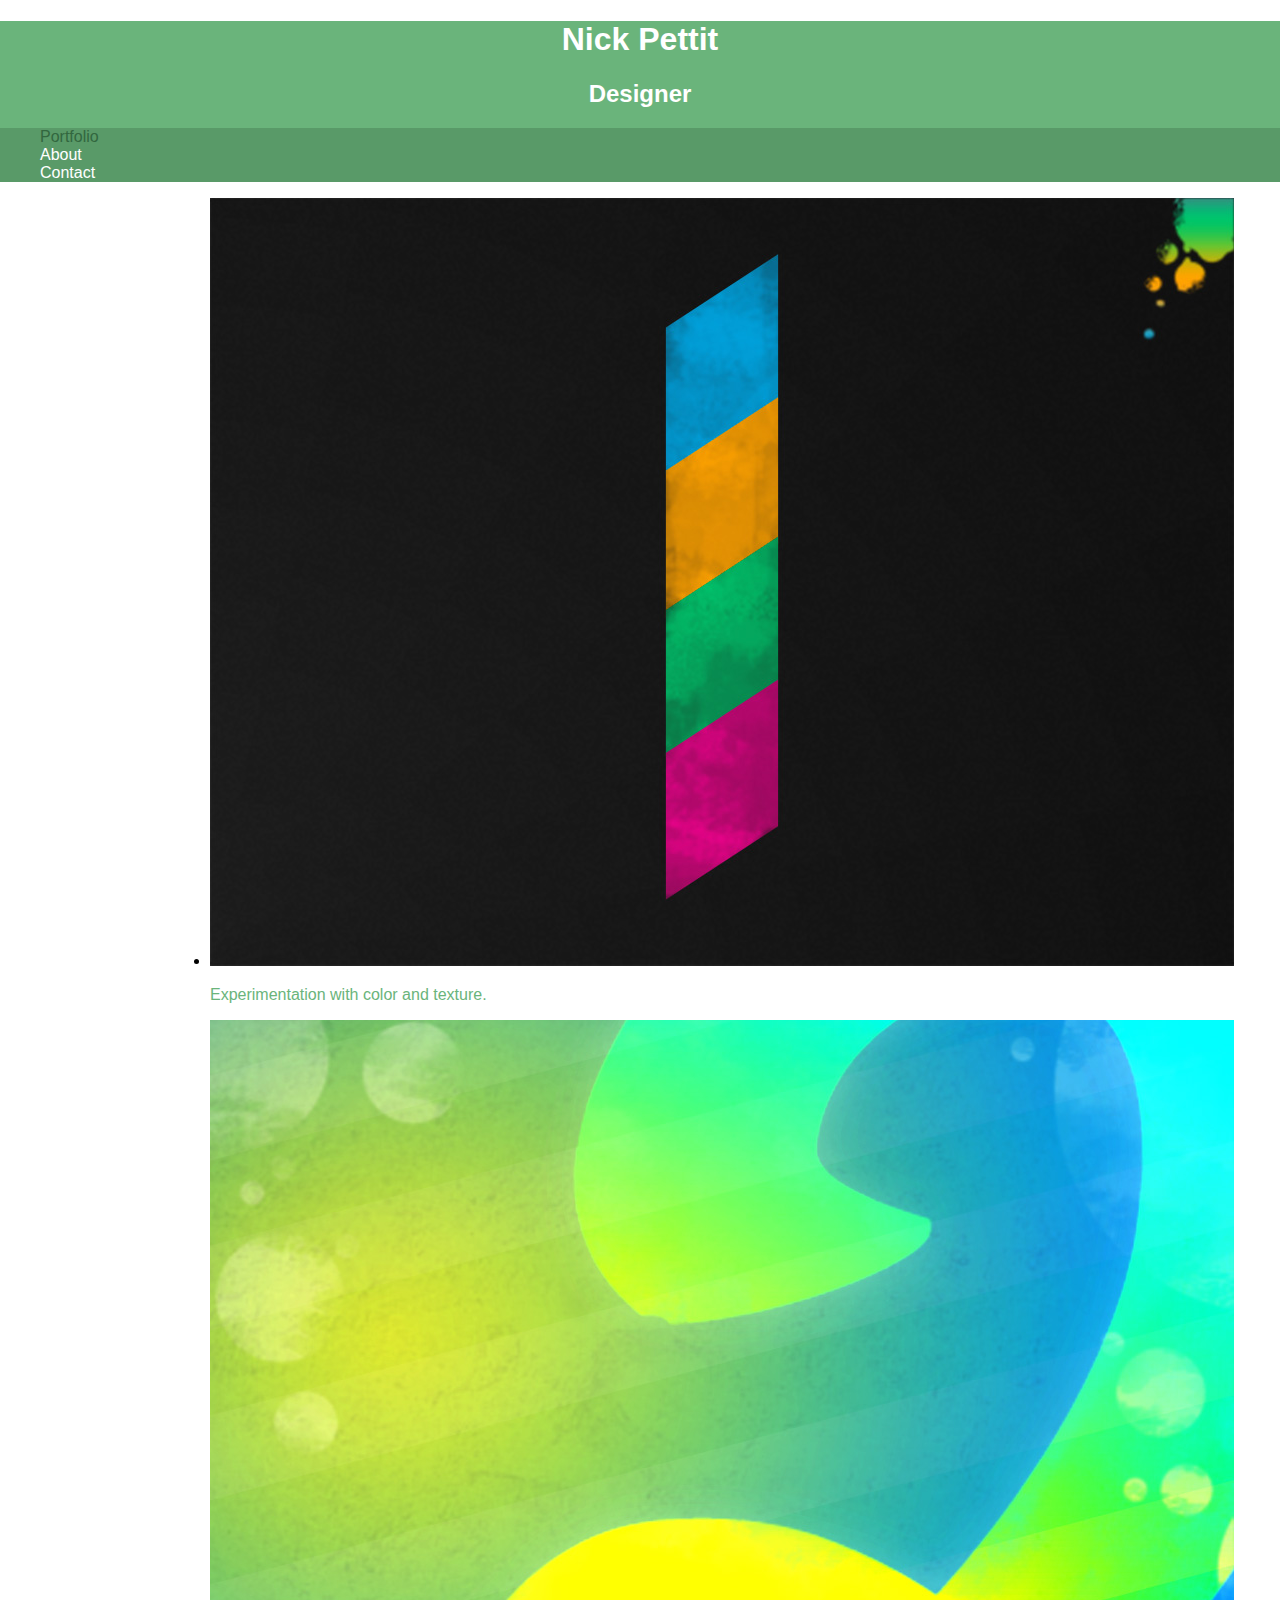
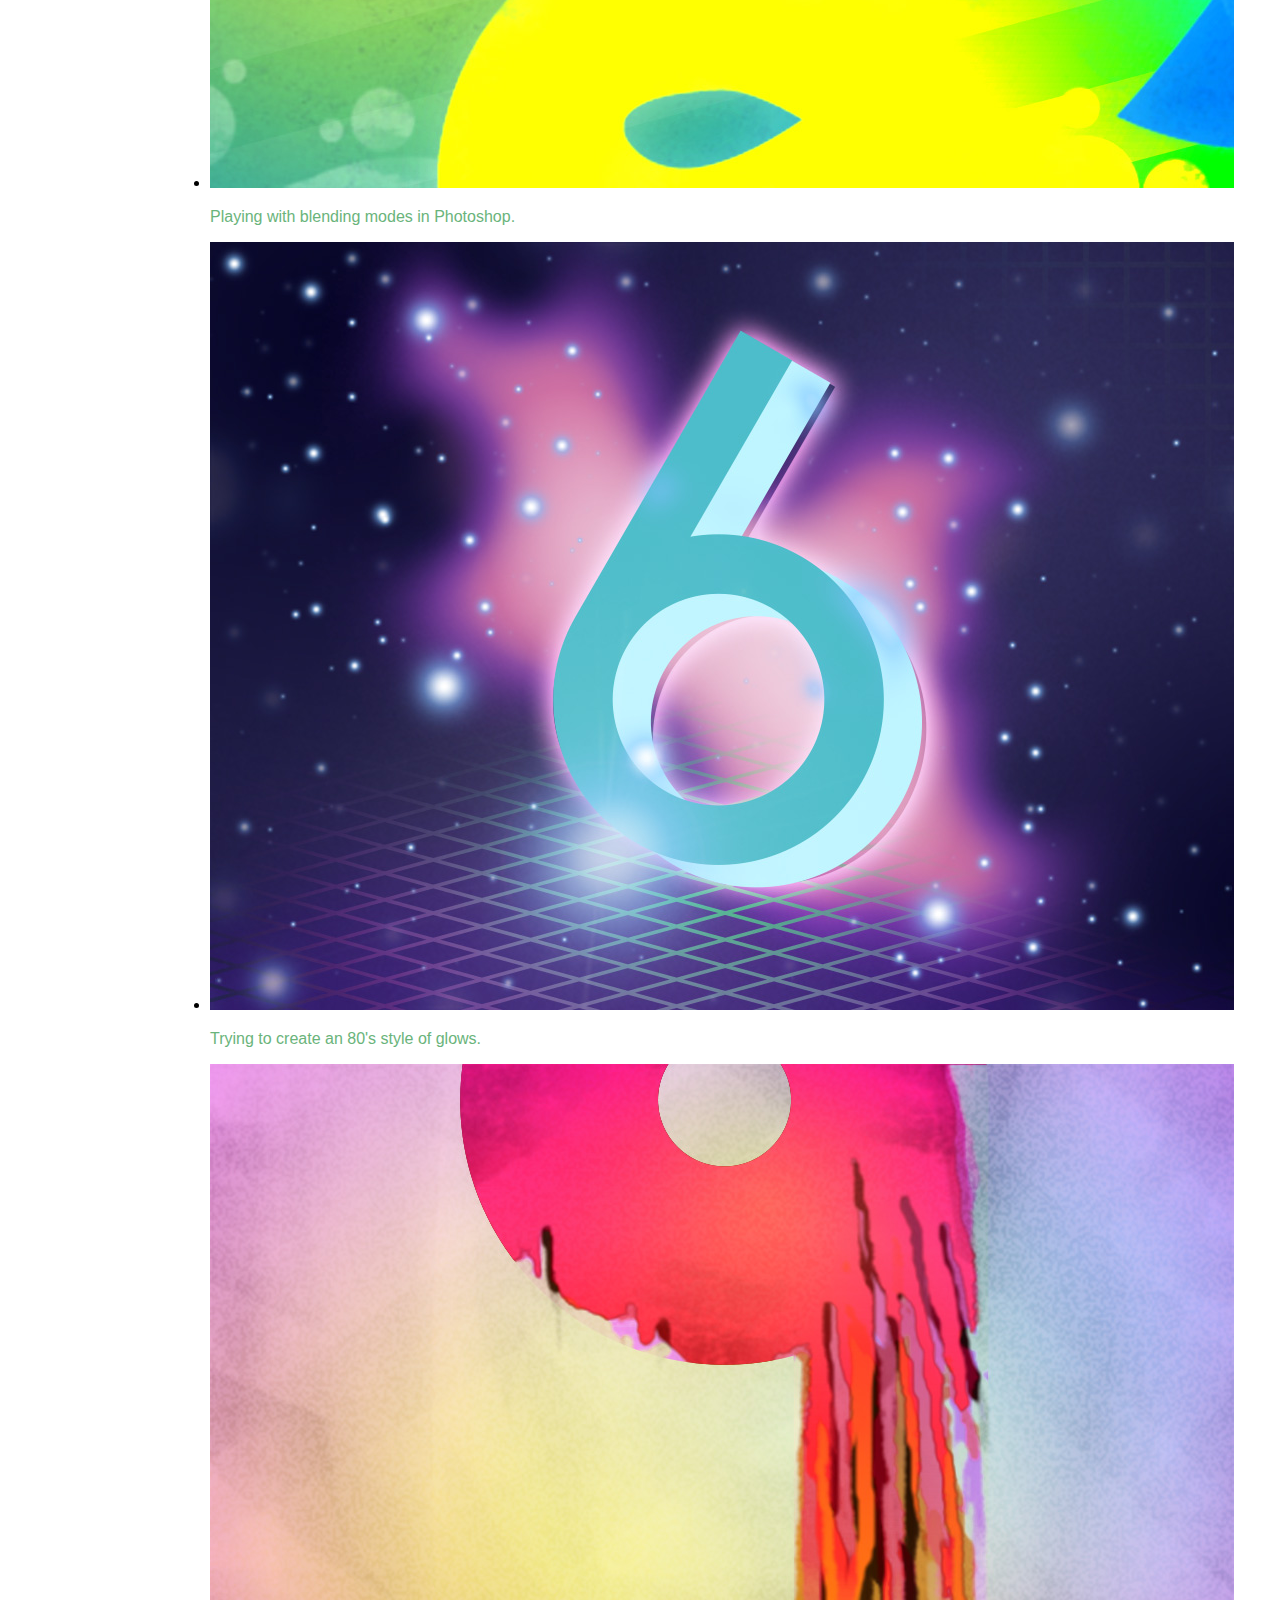
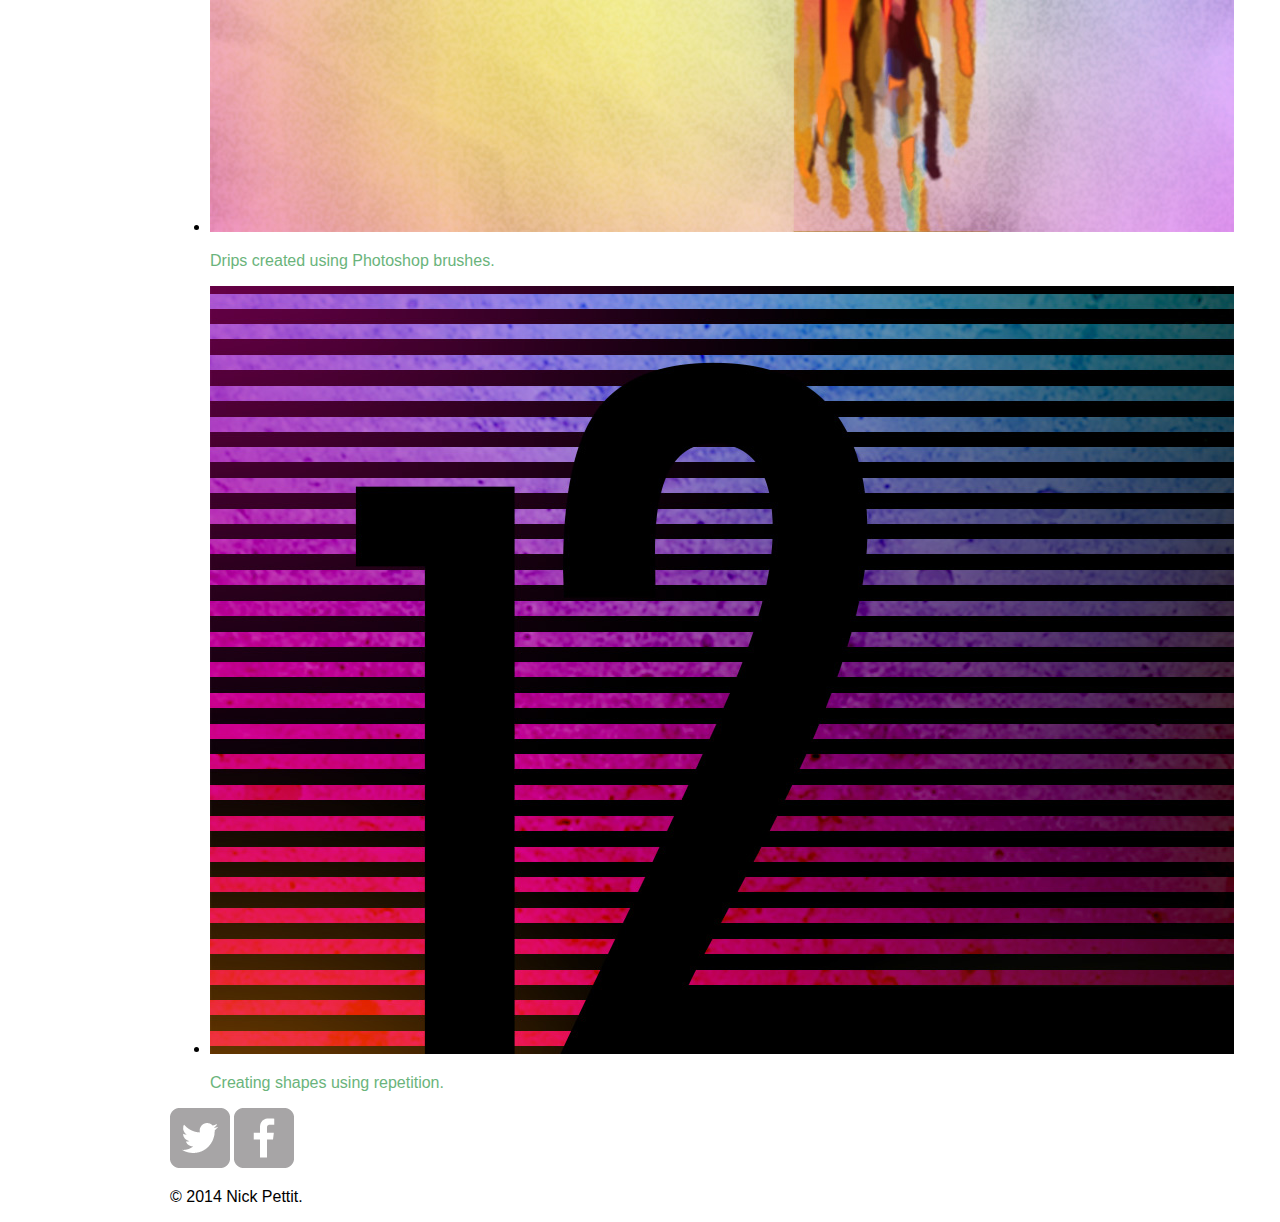
==== index.html @ 79751fdd "init commit" ====
<!DOCTYPE html>
<html>
	<head>
		<meta charset="utf-8">  
		<title>Mohamad Mishlawi | Programer</title>
		<link rel="stylesheet" href="css/normalize.css">
		<link rel="stylesheet" href="css/main.css">
	</head>
	<body>
		<header>
			<a href="index.html" id="logo">
			  <h1>Nick Pettit</h1>
			  <h2>Designer</h2>
			</a>
			<nav>
			  <ul>
				<li><a href="index.html" class="selected">Portfolio</a></li>
				<li><a href="about.html">About</a></li>
				<li><a href="contact.html">Contact</a></li>
			  </ul>
			</nav>
		  </header>
			<div id="wrapper">
				<section>
					<ul>
					<li>
						<a href="img/numbers-01.jpg">
						<img src="img/numbers-01.jpg" alt="">
						<p>Experimentation with color and texture.</p>
						</a>
					</li>
					<li>
						<a href="img/numbers-02.jpg">
						<img src="img/numbers-02.jpg" alt="">
						<p>Playing with blending modes in Photoshop.</p>
						</a>
					</li>
					<li>
						<a href="img/numbers-06.jpg">
						<img src="img/numbers-06.jpg" alt="">
						<p>Trying to create an 80's style of glows.</p>
						</a>
					</li>
					<li>
						<a href="img/numbers-09.jpg">
						<img src="img/numbers-09.jpg" alt="">
						<p>Drips created using Photoshop brushes.</p>
						</a>
					</li>
					<li>
						<a href="img/numbers-12.jpg">
						<img src="img/numbers-12.jpg" alt="">
						<p>Creating shapes using repetition.</p>
						</a>
					</li>
					</ul>
				</section>
				<footer>
					<a href="https://twitter.com/mishlawi_m"><img src="img/twitter-wrap.png" alt="Twitter Logo"></a> 
					<a href="https://www.facebook.com/محمد مشلاوي"><img src="img/facebook-wrap.png" alt="Facebook Logo"></a> 

					<p>&copy; 2014 Nick Pettit.</p>
				</footer>
			</div> 
	</body>

</html>
---- css/main.css ----
a  {
    text-decoration: none;
}
#wrapper {
    max-width: 940px;
    margin: 0 auto;
    padding: 0 5%;
}
#logo {
    text-align: center;
    max-resolution: 0;
}
a {
    color: #6ab47b;
}
header {
    background-color: #6ab47b;
    border-color: #599a68;
}
h1, h2 {
    color: #fff;
}
nav {
    background-color: #599a68;
}
nav a, nav a:visited   {
    color: #fff;
}
nav a.selected {
    color: #32673f;
}
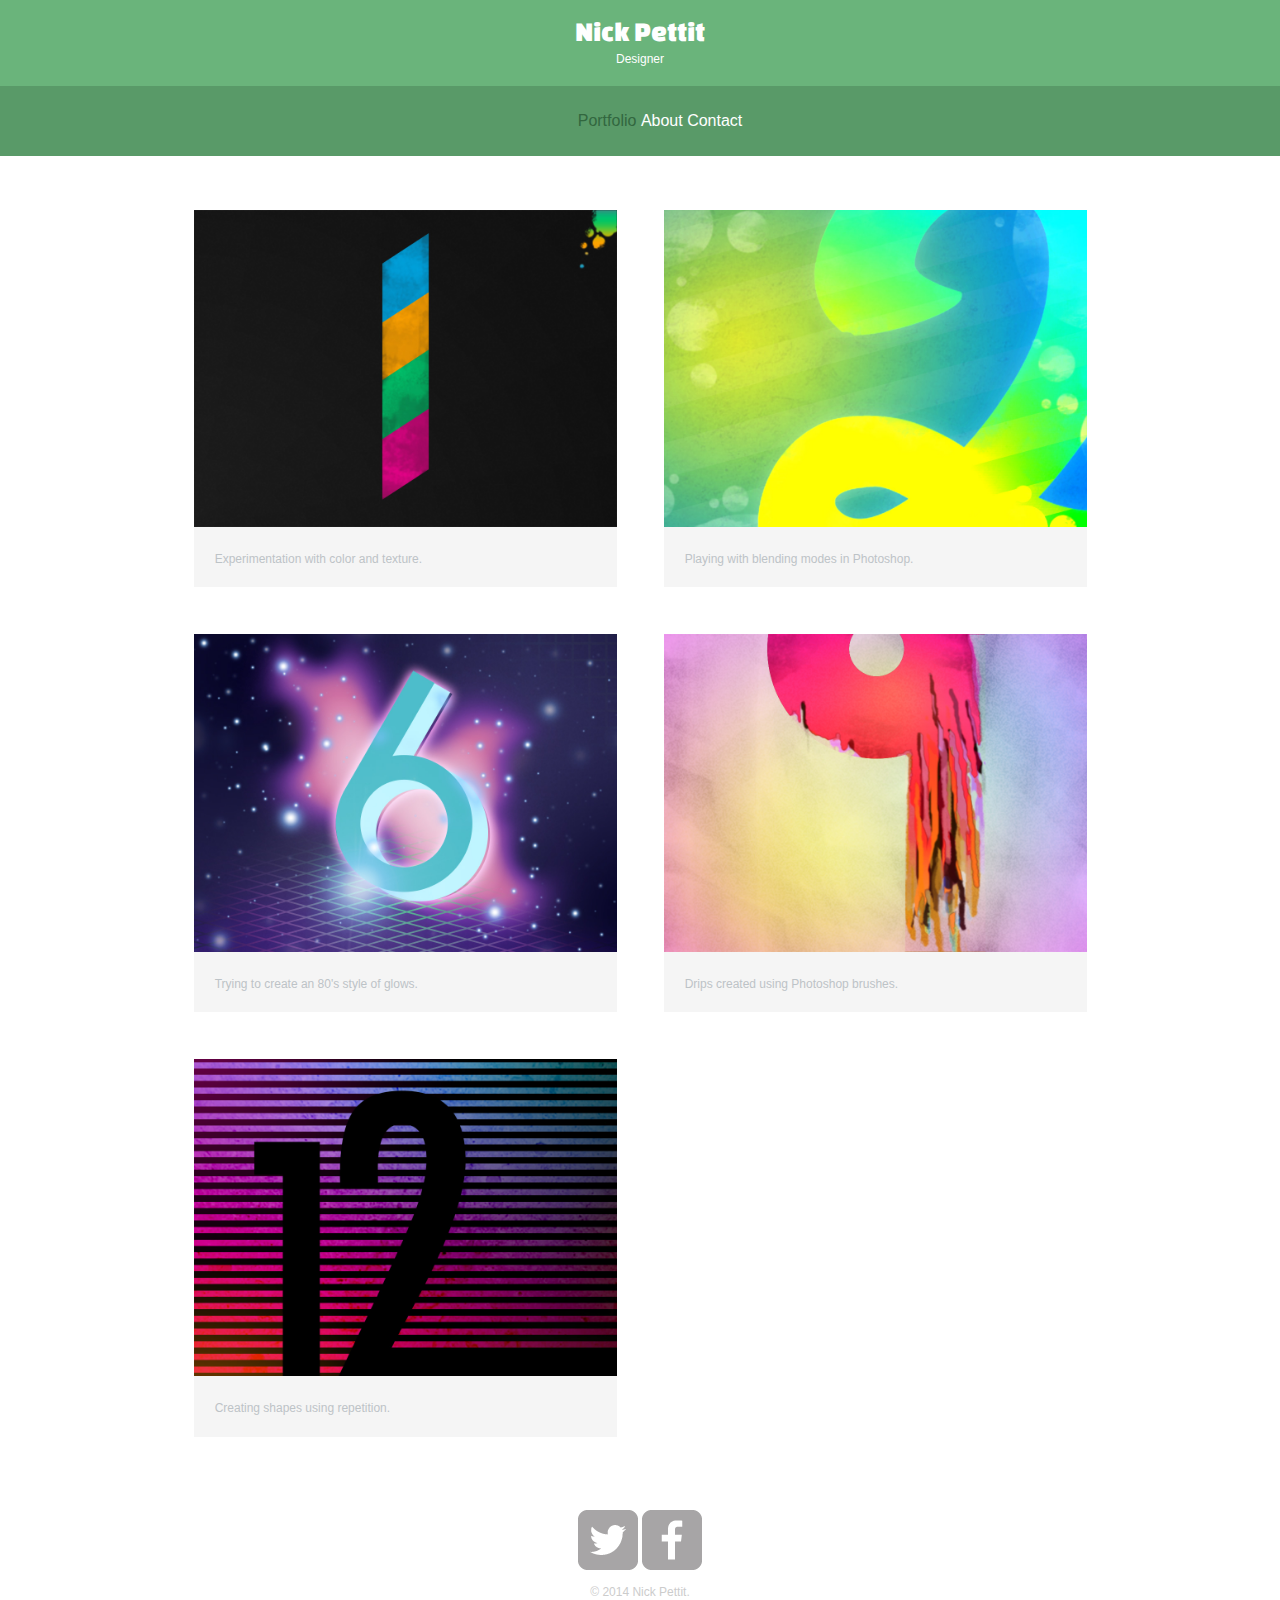
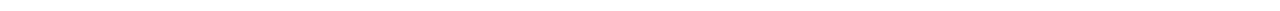
==== commit 70b10de6: "Styling Web Pages and Navigation" ====
--- a/index.html
+++ b/index.html
@@ -22,7 +22,7 @@
 		  </header>
 			<div id="wrapper">
 				<section>
-					<ul>
+					<ul id="gallery">
 					<li>
 						<a href="img/numbers-01.jpg">
 						<img src="img/numbers-01.jpg" alt="">
--- a/css/main.css
+++ b/css/main.css
@@ -1,31 +1,164 @@
-a  {
-    text-decoration: none;
+
+/***********
+font
+************/
+
+@import url('https://fonts.googleapis.com/css2?family=Changa+One&display=swap');
+
+/***********
+GENERAL
+************/
+
+body {
+    font-family: 'Open Sens', sans-serif;
 }
+
 #wrapper {
     max-width: 940px;
     margin: 0 auto;
     padding: 0 5%;
 }
+
+a  {
+    text-decoration: none;
+}
+
+img {
+    max-width: 100%;
+}
+
+/***********
+HEADER
+************/
+
+header {
+    float: left;
+    margin: 0 0 30px 0;
+    padding: 5px 0 0 0;
+    width: 100%;
+}
+
+
 #logo {
     text-align: center;
     max-resolution: 0;
 }
-a {
-    color: #6ab47b;
+
+h1 {
+    font-family: 'Changa One', sans-serif;
+    margin: 15px 0;
+    font-size: 1.75em;
+    font-weight: normal;
+    line-height: 0.8em;
 }
+
+h2{
+    font-size: 0.75em;
+    margin: -5px 0 0;
+    font-weight: normal;
+}
+
+
+
+/***********
+NAVIGATION
+************/
+
+nav {
+    text-align: center;
+    padding: 10px 0;
+    margin: 20px 0 0;
+}
+
+nav lu {
+    list-style: none;
+    margin: 0 10px;
+    padding: 0;
+}
+
+nav li {
+    display: inline-block;
+}
+
+
+/***********
+FOOTER
+************/
+
+footer {
+    font-size: 0.75em;
+    text-align: center;
+    clear: both;
+    padding-top: 50px;
+    color: #ccc;
+}
+
+
+/***********
+PAGE: PORTFOLIO
+************/
+
+#gallery {
+    margin: 0;
+    padding: 0;
+    list-style: none;
+}
+
+#gallery li {
+    float: left;
+    width: 45%;
+    margin: 2.5%;
+    background-color: #f5f5f5;
+    color: #bdc3c7;
+}
+
+#gallery li a p {
+    margin: 0;
+    padding: 5%;
+    font-size: 0.75em;
+    color: #bdc3c7;
+}
+
+
+/***********
+COLORS
+************/
+
+/* site body */
+body {
+    background-color: #fff;
+    color: #999;
+}
+
+/* green header */
 header {
     background-color: #6ab47b;
     border-color: #599a68;
 }
+
+/* nav backgroud on mobile */
+nav {
+    background-color: #599a68;
+}
+
+/* logo text */
 h1, h2 {
     color: #fff;
 }
-nav {
-    background-color: #599a68;
-}
+
+/* Links */
+a {
+    color: #6ab47b;
+}   
+
+/* nav link */
 nav a, nav a:visited   {
     color: #fff;
 }
-nav a.selected {
+
+/* selected nav link */
+nav a.selected, nav a:hover {
     color: #32673f;
-}+}
+
+
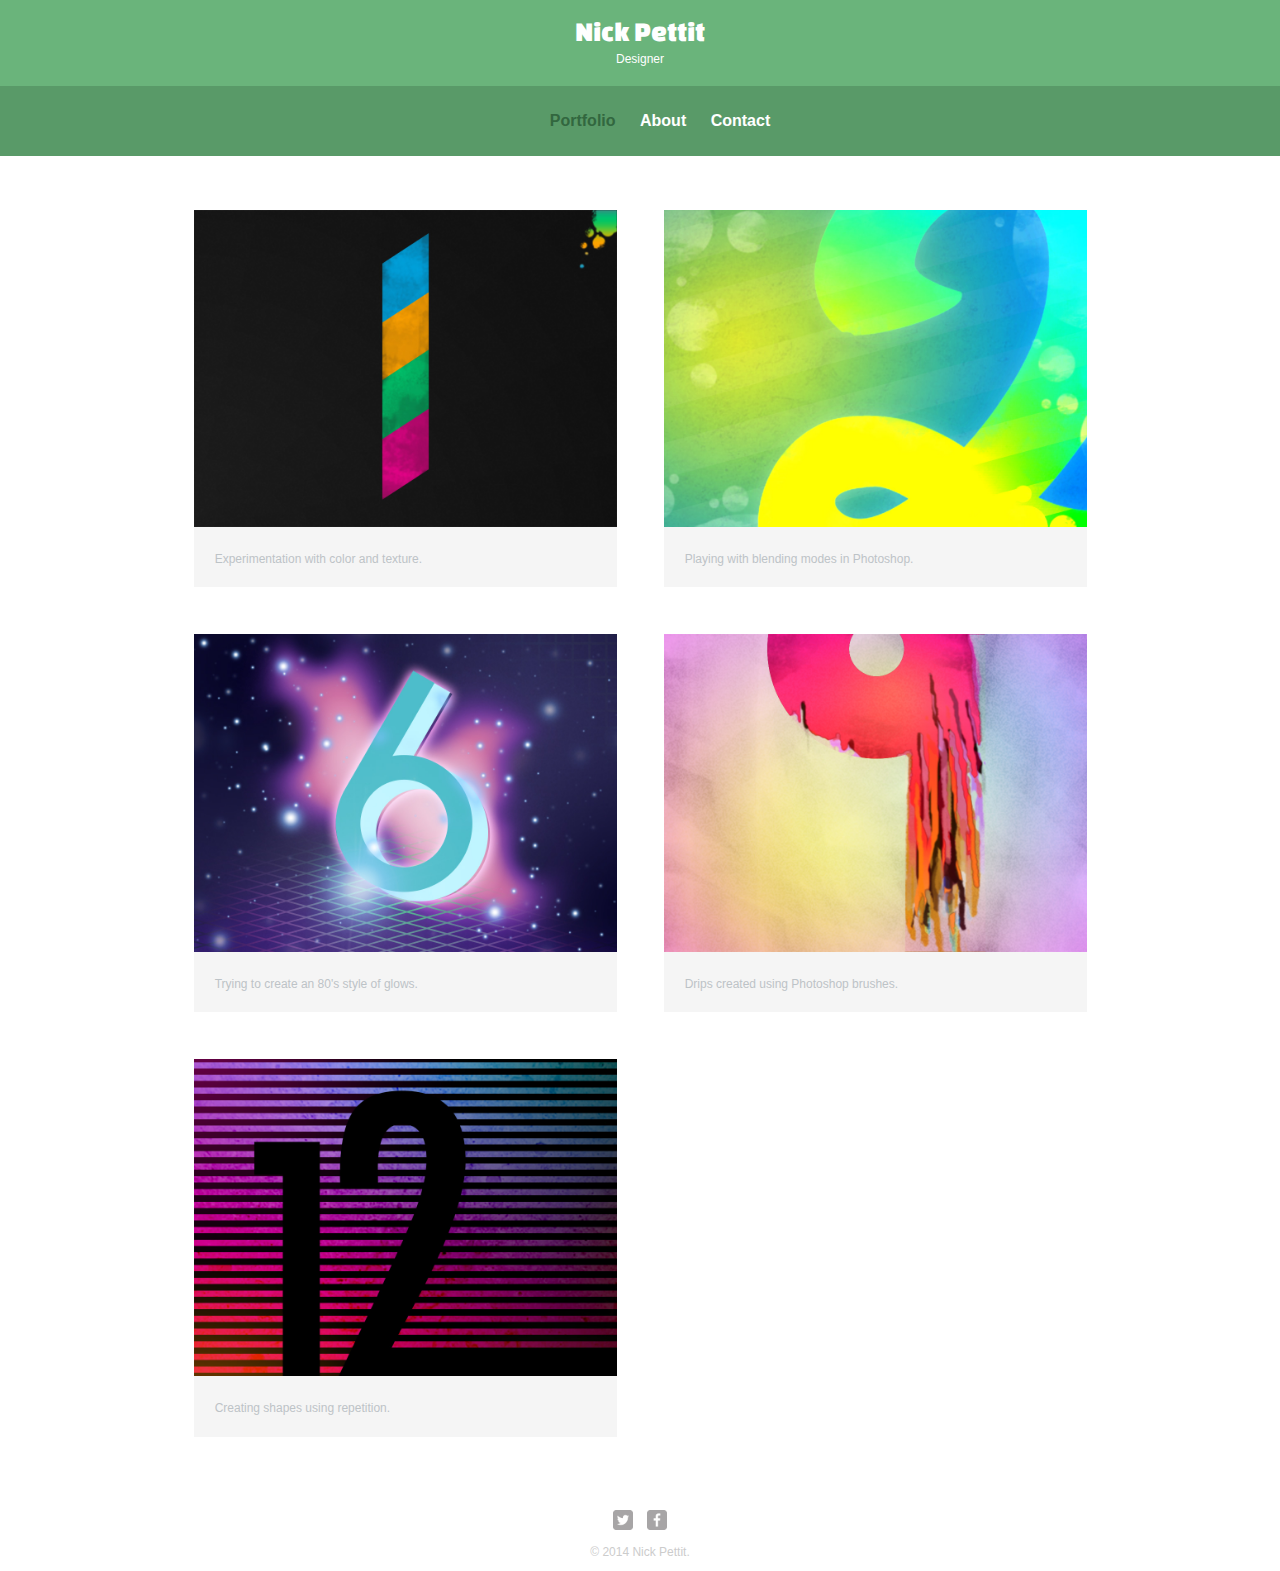
==== commit f5d61946: "Polish the Navigation and Footer" ====
--- a/index.html
+++ b/index.html
@@ -56,8 +56,8 @@
 					</ul>
 				</section>
 				<footer>
-					<a href="https://twitter.com/mishlawi_m"><img src="img/twitter-wrap.png" alt="Twitter Logo"></a> 
-					<a href="https://www.facebook.com/محمد مشلاوي"><img src="img/facebook-wrap.png" alt="Facebook Logo"></a> 
+					<a href="https://twitter.com/mishlawi_m"><img src="img/twitter-wrap.png" alt="Twitter Logo" class="social-icon"></a> 
+					<a href="https://www.facebook.com/محمد مشلاوي"><img src="img/facebook-wrap.png" alt="Facebook Logo" class="social-icon"></a> 
 
 					<p>&copy; 2014 Nick Pettit.</p>
 				</footer>
--- a/css/main.css
+++ b/css/main.css
@@ -80,6 +80,11 @@
     display: inline-block;
 }
 
+nav a {
+    font-weight: 800;
+    padding: 15px 10px;
+}
+
 
 /***********
 FOOTER
@@ -93,6 +98,11 @@
     color: #ccc;
 }
 
+.social-icon {
+    width: 20px;
+    height: 20px;
+    margin: 0 5px;
+}
 
 /***********
 PAGE: PORTFOLIO
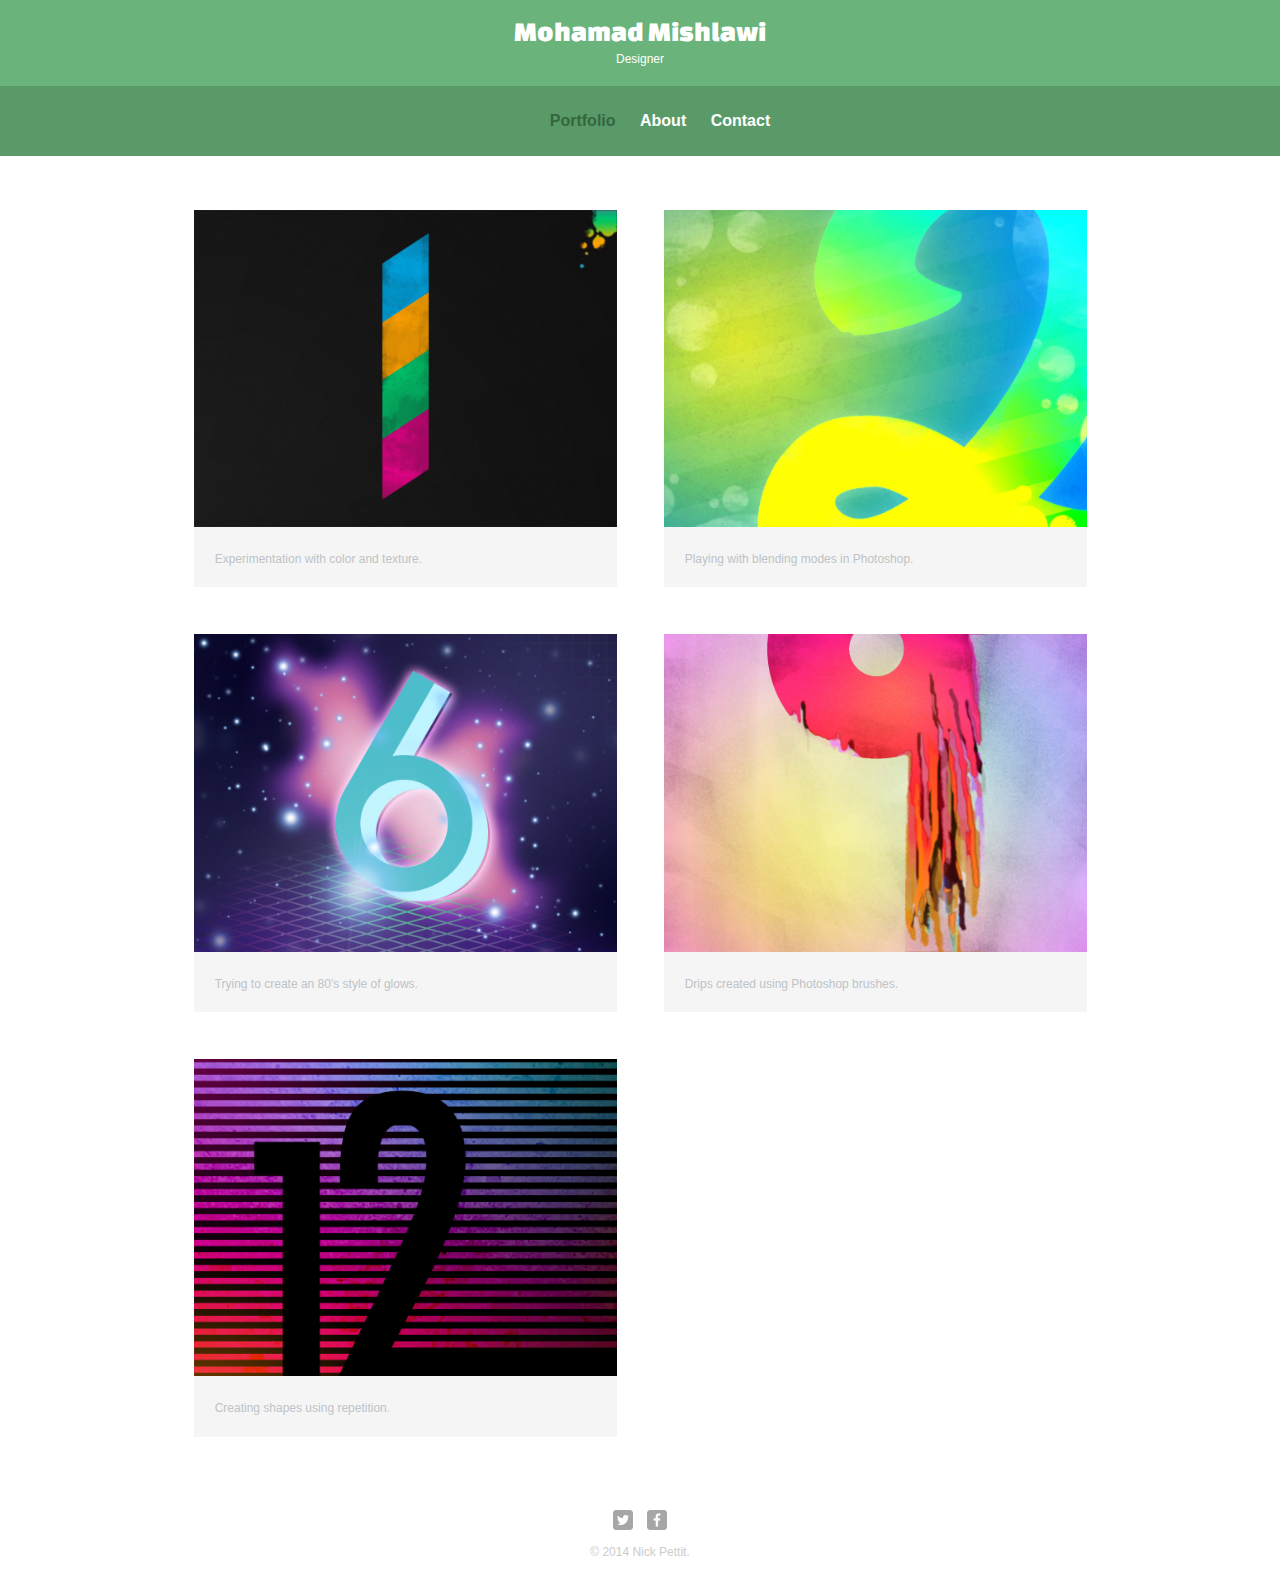
==== commit bc1c9023: "Adding Pages to a Website" ====
--- a/index.html
+++ b/index.html
@@ -9,7 +9,7 @@
 	<body>
 		<header>
 			<a href="index.html" id="logo">
-			  <h1>Nick Pettit</h1>
+			  <h1>Mohamad Mishlawi</h1>
 			  <h2>Designer</h2>
 			</a>
 			<nav>
--- a/css/main.css
+++ b/css/main.css
@@ -27,6 +27,9 @@
     max-width: 100%;
 }
 
+h3 {
+    margin: 0 0 1em 0;
+}
 /***********
 HEADER
 ************/
@@ -131,6 +134,50 @@
 
 
 /***********
+PAGE: ABOUT 
+************/
+
+.profile-photo {
+    display: block;
+    max-width: 150px;
+    margin: 0 auto 30px;
+    border-radius: 100%;
+}
+
+
+/***********
+PAGE: CONTACT
+************/
+
+.contact-info {
+    list-style: none;
+    padding: 0;
+    margin: 0;
+    font-size: 0.9em;
+}
+
+.contact-info a {
+    display: block;
+    min-height: 20px;
+    background-repeat: no-repeat;
+    background-size: 20px 20px;
+    padding: 0 0 0 30px;
+    margin: 0 0 10px;
+}
+
+.contact-info li.phone a {
+    background-image: url('../img/phone.png');
+}
+
+.contact-info li.mail a {
+    background-image: url('../img/mail.png');
+}
+
+.contact-info li.twitter a {
+    background-image: url('../img/twitter.png');
+}
+
+/***********
 COLORS
 ************/
 
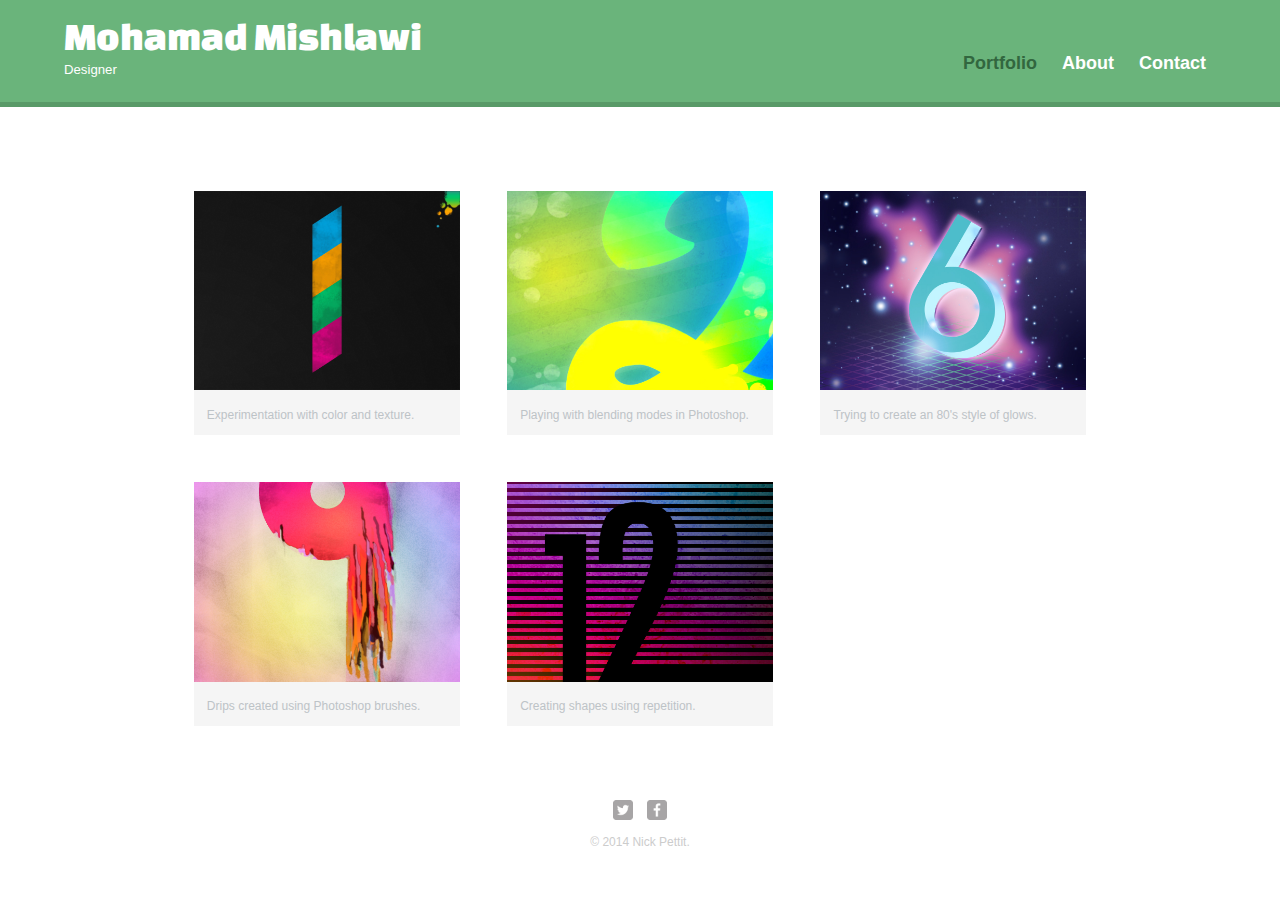
==== commit 0fd813f2: "Responsive Web Design and Testing" ====
--- a/index.html
+++ b/index.html
@@ -2,9 +2,10 @@
 <html>
 	<head>
 		<meta charset="utf-8">  
-		<title>Mohamad Mishlawi | Programer</title>
+		<title>Mohamad Mishlawi | Designer</title>
 		<link rel="stylesheet" href="css/normalize.css">
 		<link rel="stylesheet" href="css/main.css">
+		<link rel="stylesheet" href="css/responsive.css">
 	</head>
 	<body>
 		<header>
--- a/css/main.css
+++ b/css/main.css
@@ -25,6 +25,7 @@
 
 img {
     max-width: 100%;
+    
 }
 
 h3 {
@@ -44,7 +45,7 @@
 
 #logo {
     text-align: center;
-    max-resolution: 0;
+    margin: 0;
 }
 
 h1 {
--- a/css/responsive.css
+++ b/css/responsive.css
@@ -0,0 +1,81 @@
+@media screen and (min-width: 480px) {
+   
+    /***********
+    TWO COLUMN LAYOUT
+    ************/
+
+    #primary {
+        width: 50%;
+        float: left;
+    }
+
+    #secondary {
+        width: 40%;
+        float: right;
+    }
+
+    
+
+    /***********
+    PAGE: PORTFOLIO
+    ************/
+
+    #gallery li {
+        width: 28.3333%;
+    }
+
+    #gallery li:nth-child(4n) {
+        clear: left;
+    }
+
+
+    /***********
+    PAGE: ABOUT
+    ************/
+
+    .profile-photo {
+        float: left;
+        margin: 0 5% 80px 0;
+    }
+
+
+}
+@media screen and (min-width: 660px) {
+    
+
+
+    /***********
+    HEADER
+    ************/
+
+    nav {
+        background: none;
+        float: right;
+        font-size: 1.125em;
+        margin-right: 5%;
+        text-align: right;
+        width: 45%;
+    }
+
+    #logo {
+        float: left;
+        margin-left: 5%;
+        text-align: left;
+        width: 45%;
+    }
+
+    h1 {
+        font-size: 2.5em;
+    }
+
+    h2 {
+        font-size: 0.825em;
+        margin-bottom: 20px;         
+    }
+
+    header {
+        border-bottom: 5px solid #599a68;
+        margin-bottom: 60px;
+    }
+
+}
